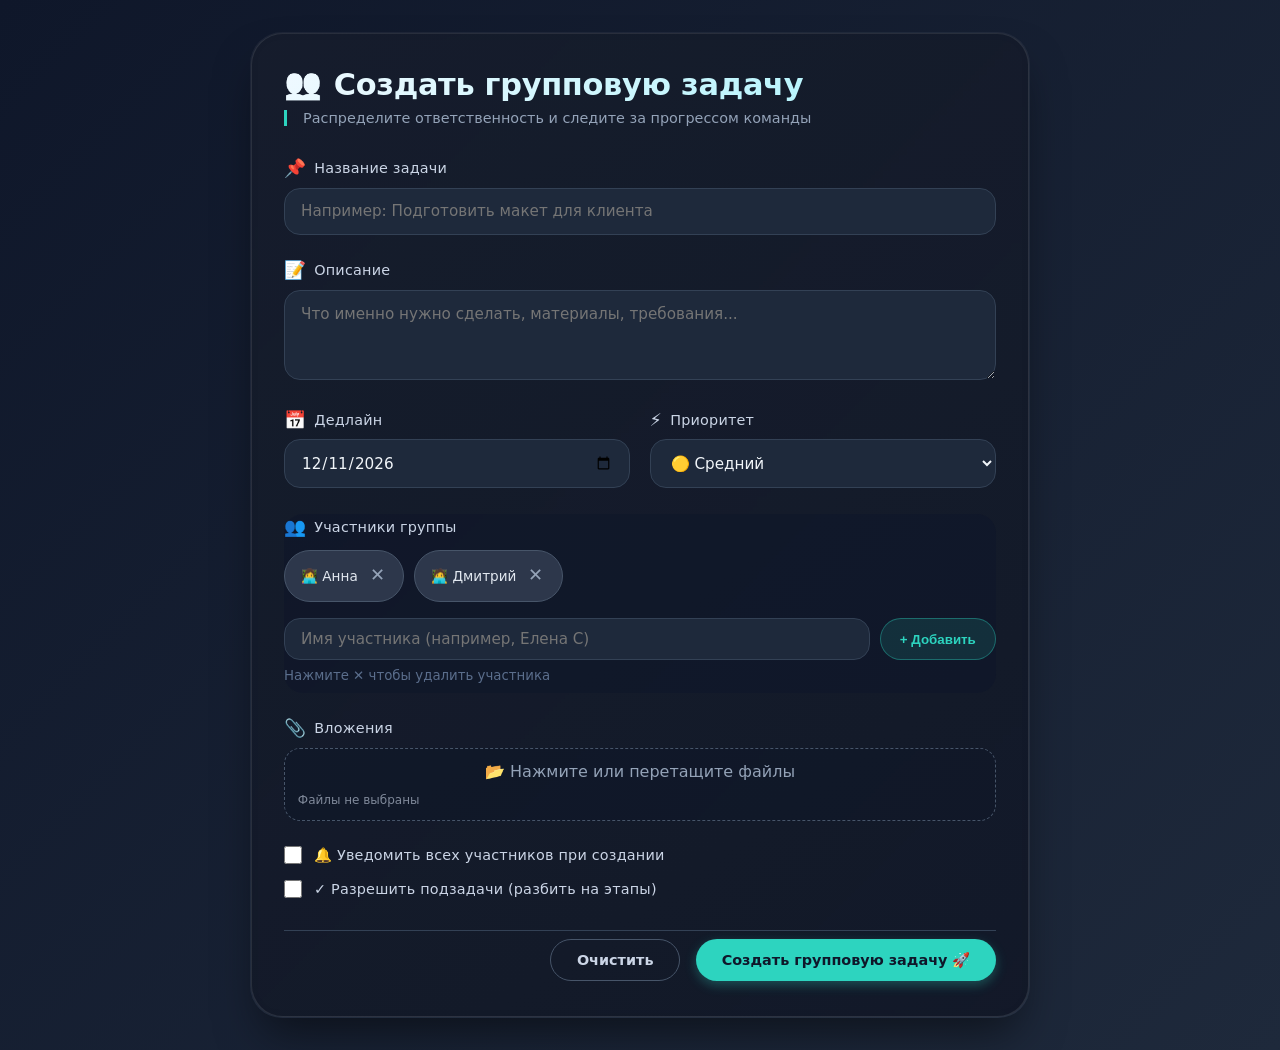
==== f1.html @ 87923260 "Feature #7449 Разработал форму настройки распределения. Добавил навигацию на сайте и переименовал се" ====
<!DOCTYPE html>
<html lang="ru">
<head>
    <meta charset="UTF-8">
    <meta name="viewport" content="width=device-width, initial-scale=1.0, user-scalable=yes">
    <title>UI Form: Создание групповой задачи</title>
    <link rel="stylesheet" href="f1.css">
</head>
<body>
<div class="form-container">
    <div class="glass-card">
        <h1>
            <span>👥</span> Создать групповую задачу
        </h1>
        <div class="sub">Распределите ответственность и следите за прогрессом команды</div>

        <form id="groupTaskForm">
            <div class="field-group">
                <label><i>📌</i> Название задачи</label>
                <input type="text" id="taskTitle" placeholder="Например: Подготовить макет для клиента" required>
            </div>

            <div class="field-group">
                <label><i>📝</i> Описание</label>
                <textarea id="taskDesc" placeholder="Что именно нужно сделать, материалы, требования..."></textarea>
            </div>

            <div class="row-2cols">
                <div class="field-group">
                    <label><i>📅</i> Дедлайн</label>
                    <input type="date" id="deadline">
                </div>
                <div class="field-group">
                    <label><i>⚡</i> Приоритет</label>
                    <select id="priority">
                        <option value="low">🟢 Низкий</option>
                        <option value="medium" selected>🟡 Средний</option>
                        <option value="high">🔴 Высокий</option>
                        <option value="critical">🔥 Критический</option>
                    </select>
                </div>
            </div>

            <div class="field-group members-section">
                <label><i>👥</i> Участники группы</label>
                <div class="members-list" id="membersListContainer">
                    <div class="member-tag" data-name="Анна Кузнецова">
                        <span>👩‍💻 Анна</span>
                        <button type="button" class="remove-member">✕</button>
                    </div>
                    <div class="member-tag" data-name="Дмитрий Волков">
                        <span>🧑‍💻 Дмитрий</span>
                        <button type="button" class="remove-member">✕</button>
                    </div>
                </div>
                <div class="add-member-panel">
                    <input type="text" id="memberNameInput" placeholder="Имя участника (например, Елена С)" autocomplete="off">
                    <button type="button" id="addMemberBtn">+ Добавить</button>
                </div>
                <small style="color:#5b6e8c; display: block; margin-top: 8px;">Нажмите ✕ чтобы удалить участника</small>
            </div>

            <div class="field-group">
                <label><i>📎</i> Вложения</label>
                <div class="file-area" id="fileDropArea">
                    <input type="file" id="fileInput" multiple style="display: none;">
                    <div class="file-label" id="fileTrigger">
                        📂 Нажмите или перетащите файлы
                    </div>
                    <div class="file-list" id="filePreviewList"></div>
                </div>
            </div>

            <div class="checkbox-group">
                <input type="checkbox" id="notifyTeam">
                <label style="margin:0; font-weight: normal;">🔔 Уведомить всех участников при создании</label>
            </div>
            <div class="checkbox-group">
                <input type="checkbox" id="allowSubtasks">
                <label style="margin:0; font-weight: normal;">✓ Разрешить подзадачи (разбить на этапы)</label>
            </div>

            <div class="actions">
                <button type="button" class="btn btn-secondary" id="resetBtn">Очистить</button>
                <button type="submit" class="btn btn-primary">Создать групповую задачу 🚀</button>
            </div>
        </form>
    </div>
</div>
<div id="toastMessage" class="toast-msg">✨ Групповая задача создана!</div>

<script src="f1.js"></script>
</body>
</html>
---- f1.css ----
* {
    margin: 0;
    padding: 0;
    box-sizing: border-box;
}

body {
    background: linear-gradient(135deg, #0f172a 0%, #1e293b 100%);
    font-family: 'Inter', system-ui, -apple-system, 'Segoe UI', Roboto, 'Helvetica Neue', sans-serif;
    padding: 2rem 1.5rem;
    min-height: 100vh;
    display: flex;
    align-items: center;
    justify-content: center;
}

.form-container {
    max-width: 780px;
    width: 100%;
    margin: 0 auto;
    background: rgba(255, 255, 255, 0.05);
    backdrop-filter: blur(2px);
    border-radius: 2rem;
    padding: 1px;
    box-shadow: 0 25px 45px -12px rgba(0, 0, 0, 0.5);
}

.glass-card {
    background: #0f172aee;
    background: linear-gradient(145deg, #111827cc 0%, #0b1120cc 100%);
    backdrop-filter: blur(4px);
    border-radius: 2rem;
    padding: 2rem 2rem 2.2rem;
    border: 1px solid rgba(255, 255, 255, 0.1);
}

h1 {
    font-size: 1.9rem;
    font-weight: 600;
    background: linear-gradient(135deg, #F0F9FF, #A5F3FC);
    background-clip: text;
    -webkit-background-clip: text;
    color: transparent;
    letter-spacing: -0.3px;
    display: flex;
    align-items: center;
    gap: 12px;
    margin-bottom: 0.5rem;
}

.sub {
    color: #94a3b8;
    border-left: 3px solid #2dd4bf;
    padding-left: 1rem;
    margin-bottom: 2rem;
    font-size: 0.9rem;
}

.field-group {
    margin-bottom: 1.6rem;
}

label {
    display: flex;
    align-items: center;
    gap: 8px;
    font-weight: 500;
    font-size: 0.9rem;
    margin-bottom: 0.6rem;
    color: #cbd5e6;
    letter-spacing: 0.2px;
}

label i {
    font-style: normal;
    font-size: 1.1rem;
}

input, textarea, select {
    width: 100%;
    padding: 0.85rem 1rem;
    background: #1e293b;
    border: 1px solid #334155;
    border-radius: 1rem;
    font-size: 0.95rem;
    color: #f1f5f9;
    transition: all 0.2s ease;
    font-family: inherit;
}

textarea {
    resize: vertical;
    min-height: 90px;
}

input:focus, textarea:focus, select:focus {
    outline: none;
    border-color: #2dd4bf;
    box-shadow: 0 0 0 3px rgba(45, 212, 191, 0.2);
    background: #0f172a;
}

.row-2cols {
    display: grid;
    grid-template-columns: 1fr 1fr;
    gap: 1.2rem;
}

/* Стили для тегов (участники) */
.members-section {
    background: #0f172a80;
    border-radius: 1.2rem;
    padding: 0.2rem 0 0.6rem 0;
}

.members-list {
    display: flex;
    flex-wrap: wrap;
    gap: 10px;
    margin: 0.8rem 0 1rem;
    min-height: 52px;
}

.member-tag {
    background: #2d374b;
    padding: 0.4rem 0.9rem 0.4rem 1rem;
    border-radius: 40px;
    display: inline-flex;
    align-items: center;
    gap: 8px;
    font-size: 0.85rem;
    font-weight: 500;
    color: #e2e8f0;
    transition: all 0.1s;
    border: 1px solid #475569;
}

.member-tag button {
    background: none;
    border: none;
    color: #94a3b8;
    cursor: pointer;
    font-size: 1.1rem;
    line-height: 1;
    padding: 0 4px;
    border-radius: 20px;
    transition: 0.1s;
}

.member-tag button:hover {
    color: #f87171;
    transform: scale(1.1);
}

.add-member-panel {
    display: flex;
    gap: 10px;
    margin-top: 6px;
}

.add-member-panel input {
    flex: 1;
    padding: 0.7rem 1rem;
}

.add-member-panel button {
    background: #2dd4bf20;
    border: 1px solid #2dd4bf60;
    padding: 0 1.2rem;
    border-radius: 2rem;
    color: #2dd4bf;
    font-weight: 600;
    cursor: pointer;
    transition: all 0.2s;
}

.add-member-panel button:hover {
    background: #2dd4bf;
    color: #0f172a;
    border-color: #2dd4bf;
}

.file-area {
    border: 1px dashed #475569;
    background: #0f172a60;
    border-radius: 1rem;
    padding: 0.8rem;
    cursor: pointer;
    transition: 0.2s;
    text-align: center;
}

.file-area:hover {
    border-color: #2dd4bf;
    background: #1e293b60;
}

.file-label {
    display: flex;
    align-items: center;
    justify-content: center;
    gap: 10px;
    color: #94a3b8;
    font-weight: 500;
    margin: 0;
}

.file-list {
    margin-top: 12px;
    font-size: 0.75rem;
    color: #cbd5e6;
    display: flex;
    flex-wrap: wrap;
    gap: 8px;
}

.file-badge {
    background: #1e293b;
    padding: 4px 10px;
    border-radius: 30px;
    display: inline-flex;
    align-items: center;
    gap: 6px;
}

.checkbox-group {
    display: flex;
    align-items: center;
    gap: 12px;
    margin: 1rem 0 0.6rem;
}

.checkbox-group input {
    width: 18px;
    height: 18px;
    accent-color: #2dd4bf;
}

.actions {
    display: flex;
    justify-content: flex-end;
    gap: 1rem;
    margin-top: 2rem;
    padding-top: 0.5rem;
    border-top: 1px solid #334155;
}

.btn {
    padding: 0.75rem 1.6rem;
    border-radius: 2rem;
    font-weight: 600;
    font-size: 0.9rem;
    cursor: pointer;
    transition: 0.2s;
    border: none;
    font-family: inherit;
}

.btn-secondary {
    background: transparent;
    border: 1px solid #475569;
    color: #cbd5e6;
}

.btn-secondary:hover {
    background: #334155;
    border-color: #5b6e8c;
}

.btn-primary {
    background: #2dd4bf;
    color: #0f172a;
    box-shadow: 0 4px 12px rgba(45, 212, 191, 0.3);
}

.btn-primary:hover {
    background: #14b8a6;
    transform: scale(0.97);
    box-shadow: 0 2px 8px rgba(45, 212, 191, 0.4);
}

.toast-msg {
    position: fixed;
    bottom: 25px;
    left: 50%;
    transform: translateX(-50%);
    background: #2dd4bfdd;
    backdrop-filter: blur(12px);
    color: #0f172a;
    font-weight: 500;
    padding: 10px 24px;
    border-radius: 60px;
    font-size: 0.85rem;
    pointer-events: none;
    transition: 0.2s;
    opacity: 0;
    z-index: 1000;
}

@media (max-width: 640px) {
    .glass-card {
        padding: 1.5rem;
    }
    .row-2cols {
        grid-template-columns: 1fr;
        gap: 1rem;
    }
    .actions {
        flex-direction: column-reverse;
    }
    .btn {
        text-align: center;
    }
}
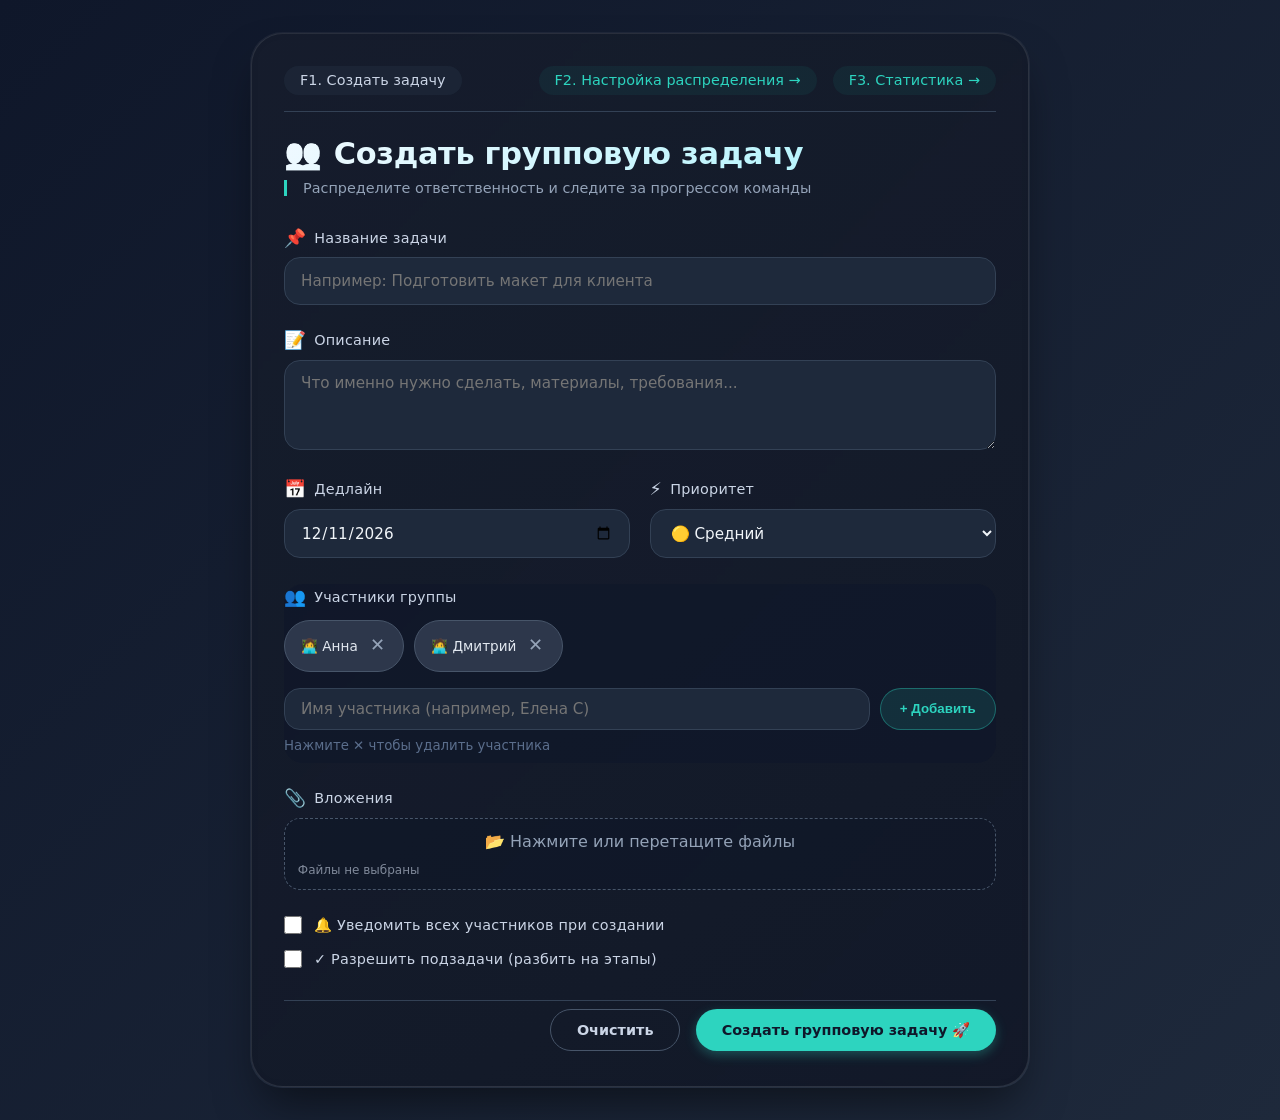
==== commit 4a282901: "Добавил статистику и навигацию" ====
--- a/f1.html
+++ b/f1.html
@@ -3,12 +3,18 @@
 <head>
     <meta charset="UTF-8">
     <meta name="viewport" content="width=device-width, initial-scale=1.0, user-scalable=yes">
-    <title>UI Form: Создание групповой задачи</title>
+    <title>F1: Создание групповой задачи</title>
     <link rel="stylesheet" href="f1.css">
 </head>
 <body>
 <div class="form-container">
     <div class="glass-card">
+        <div class="nav-modules">
+            <span class="current-module">F1. Создать задачу</span>
+            <a href="f2.html" class="module-link">F2. Настройка распределения →</a>
+            <a href="f3.html" class="module-link">F3. Статистика →</a>
+        </div>
+
         <h1>
             <span>👥</span> Создать групповую задачу
         </h1>
--- a/f1.css
+++ b/f1.css
@@ -32,6 +32,40 @@
     border-radius: 2rem;
     padding: 2rem 2rem 2.2rem;
     border: 1px solid rgba(255, 255, 255, 0.1);
+}
+
+.nav-modules {
+    display: flex;
+    justify-content: flex-end;
+    gap: 1rem;
+    margin-bottom: 1.5rem;
+    padding-bottom: 1rem;
+    border-bottom: 1px solid #334155;
+}
+
+.module-link {
+    color: #2dd4bf;
+    text-decoration: none;
+    font-size: 0.9rem;
+    padding: 0.4rem 1rem;
+    border-radius: 2rem;
+    background: #2dd4bf10;
+    transition: 0.2s;
+}
+
+.module-link:hover {
+    background: #2dd4bf20;
+    color: #5eead4;
+}
+
+.current-module {
+    color: #cbd5e6;
+    font-weight: 500;
+    background: #33415540;
+    padding: 0.4rem 1rem;
+    border-radius: 2rem;
+    font-size: 0.9rem;
+    margin-right: auto;
 }
 
 h1 {
@@ -106,7 +140,6 @@
     gap: 1.2rem;
 }
 
-/* Стили для тегов (участники) */
 .members-section {
     background: #0f172a80;
     border-radius: 1.2rem;
@@ -311,4 +344,7 @@
     .btn {
         text-align: center;
     }
+    .nav-modules {
+        flex-wrap: wrap;
+    }
 }
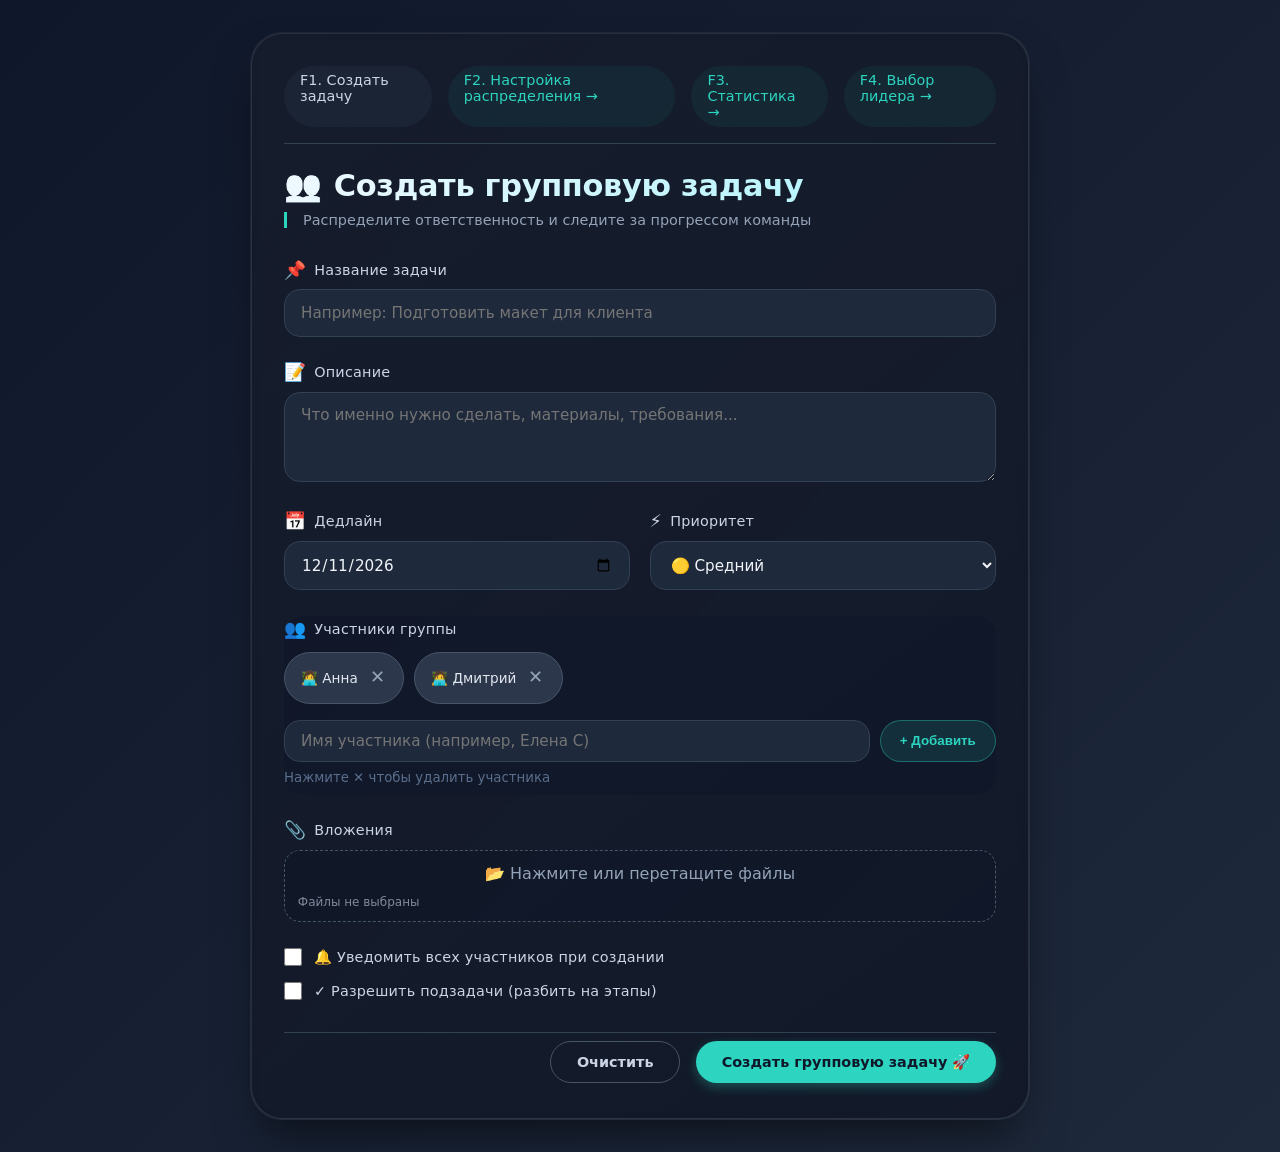
==== commit 973a331b: "Feature #7453 Реализовал форму для настройки типа выбора лидера" ====
--- a/f1.html
+++ b/f1.html
@@ -13,6 +13,7 @@
             <span class="current-module">F1. Создать задачу</span>
             <a href="f2.html" class="module-link">F2. Настройка распределения →</a>
             <a href="f3.html" class="module-link">F3. Статистика →</a>
+            <a href="f4.html" class="module-link">F4. Выбор лидера →</a>
         </div>
 
         <h1>
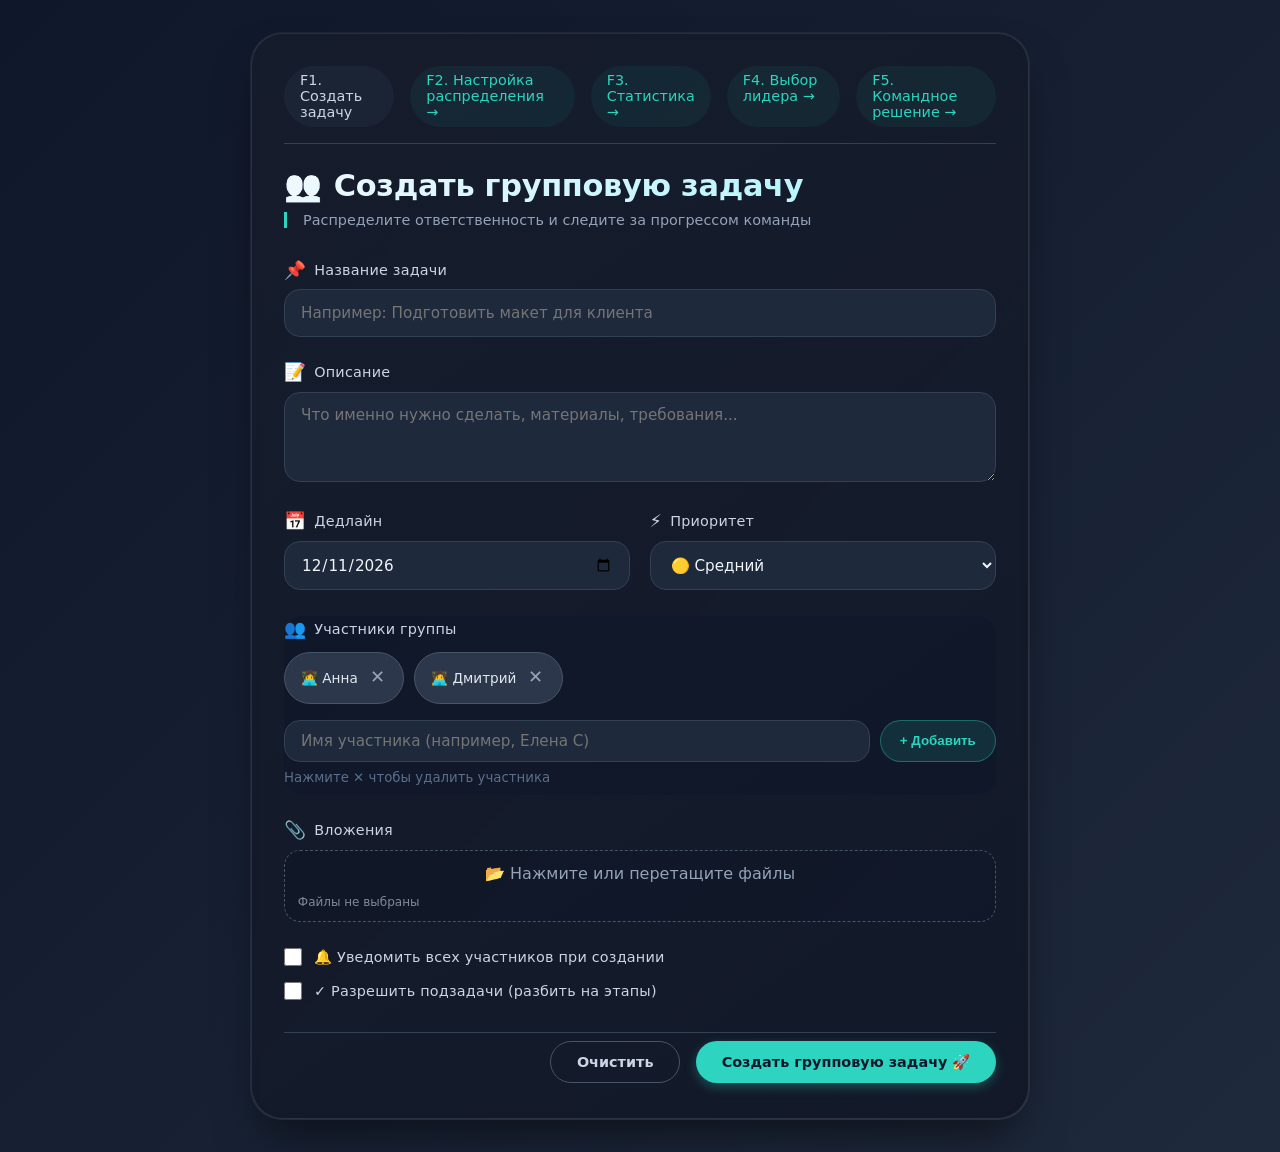
==== commit 5610934c: "Feature #7455 Реализовал отображение командного решения" ====
--- a/f1.html
+++ b/f1.html
@@ -14,6 +14,7 @@
             <a href="f2.html" class="module-link">F2. Настройка распределения →</a>
             <a href="f3.html" class="module-link">F3. Статистика →</a>
             <a href="f4.html" class="module-link">F4. Выбор лидера →</a>
+            <a href="f5.html" class="module-link">F5. Командное решение →</a>
         </div>
 
         <h1>
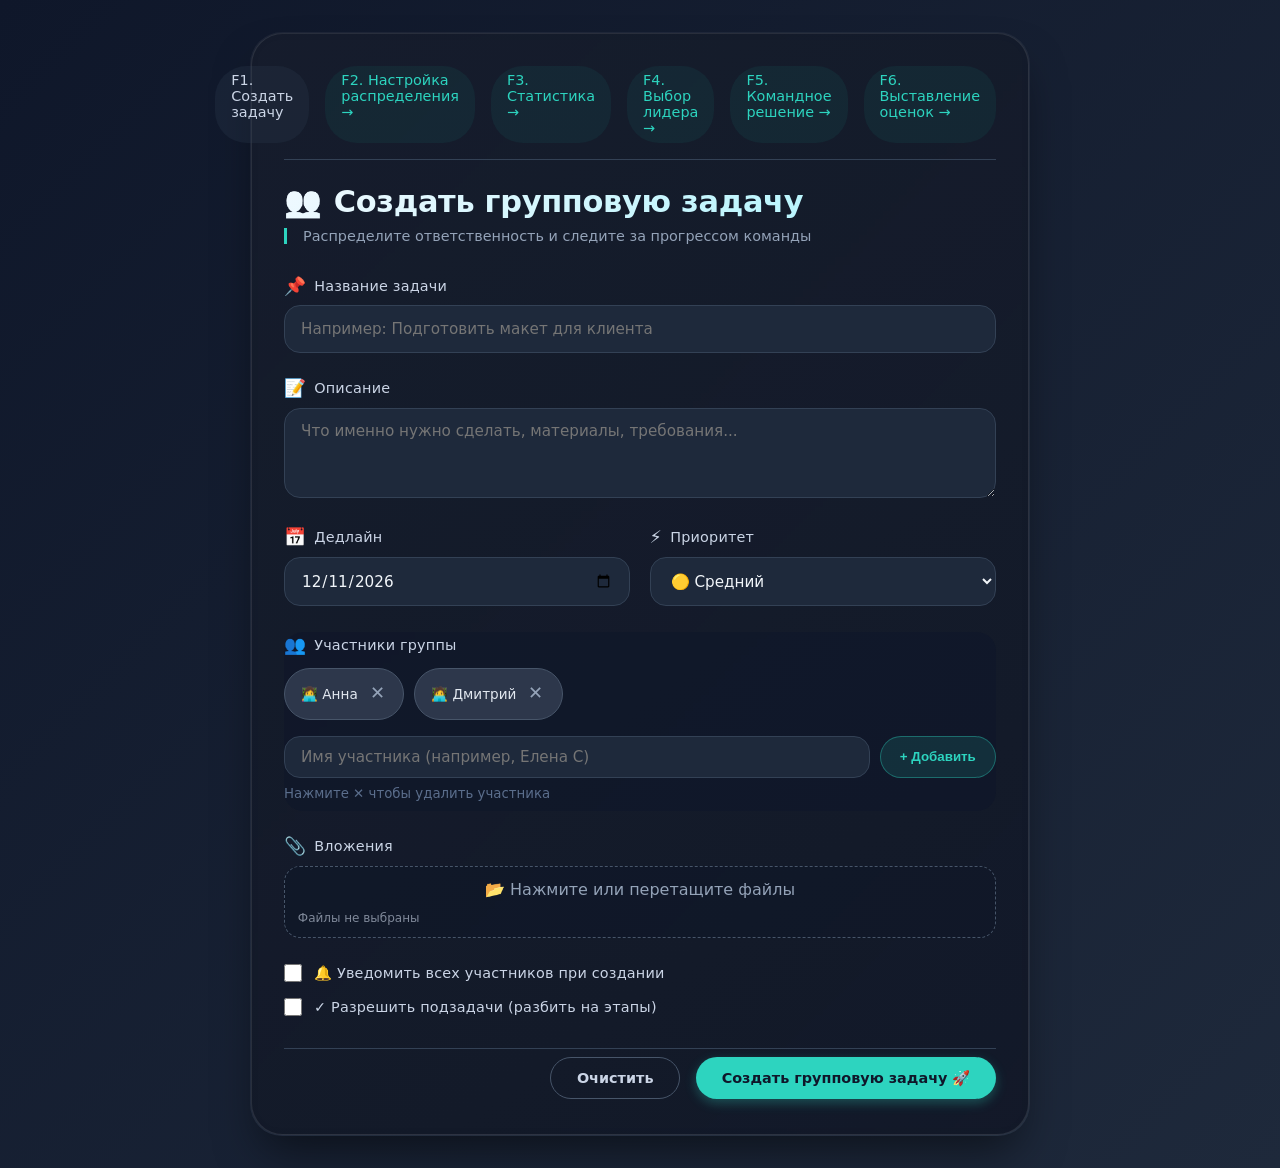
==== commit f8e6e03b: "Feature #7458 Реализовал выставление оценки" ====
--- a/f1.html
+++ b/f1.html
@@ -15,6 +15,7 @@
             <a href="f3.html" class="module-link">F3. Статистика →</a>
             <a href="f4.html" class="module-link">F4. Выбор лидера →</a>
             <a href="f5.html" class="module-link">F5. Командное решение →</a>
+            <a href="f6.html" class="module-link">F6. Выставление оценок →</a>
         </div>
 
         <h1>
